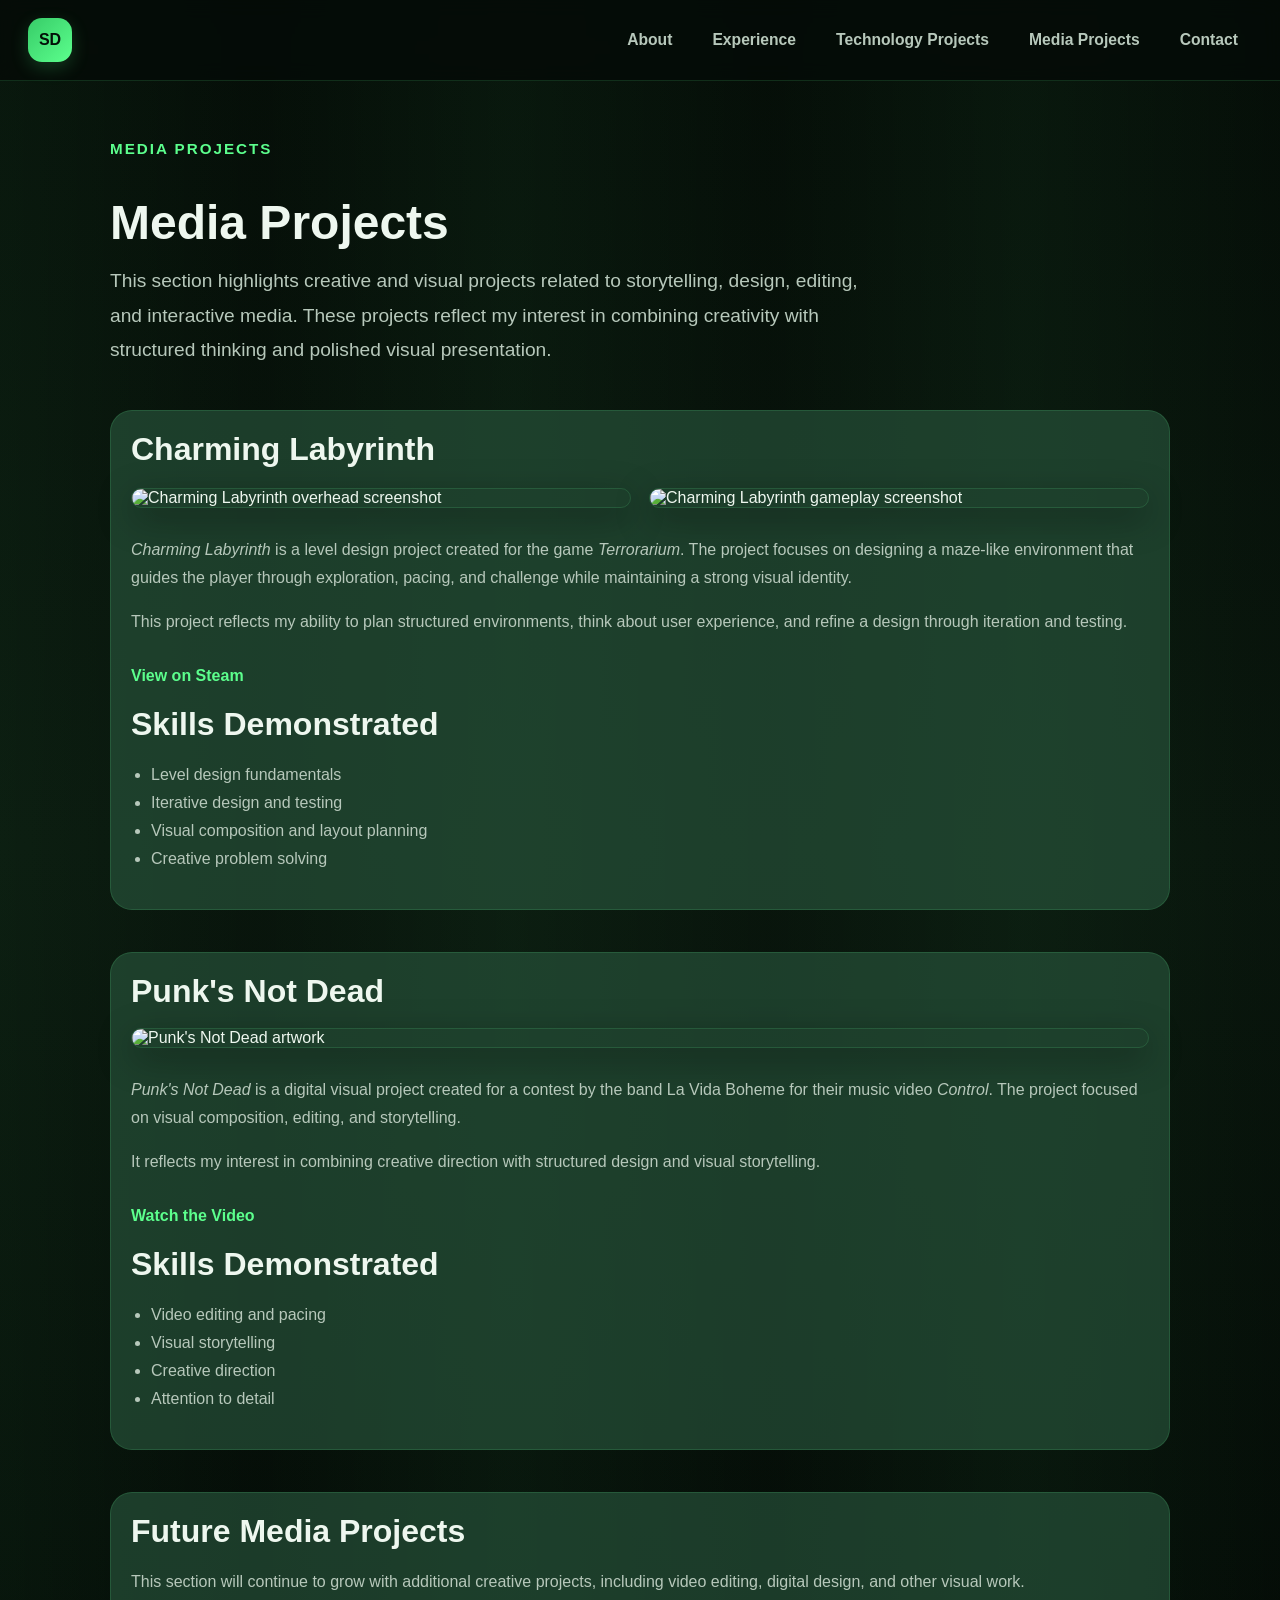
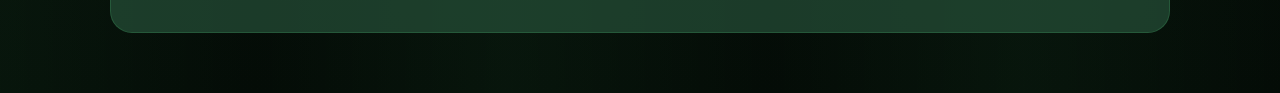
==== media-projects.html @ f1061385 "Add files via upload" ====
<!DOCTYPE html>
<html lang="en">
<head>
    <meta charset="UTF-8">
    <title>Media Projects | Samuel De Santiago</title>
    <link rel="stylesheet" href="style.css">
    <meta name="viewport" content="width=device-width, initial-scale=1.0">
</head>

<body>

    <nav aria-label="Primary">
        <div class="nav-brand">SD</div>
        <div class="nav-links">
            <a href="index.html">About</a>
            <a href="index.html#experience">Experience</a>
            <a href="technology-projects.html">Technology Projects</a>
            <a href="media-projects.html">Media Projects</a>
            <a href="index.html#contact">Contact</a>
        </div>
    </nav>

    <main class="project-page">
        <div class="fade-up">
            <p class="eyebrow">MEDIA PROJECTS</p>
            <h1>Media Projects</h1>

            <p class="hero-text">
                This section highlights creative and visual projects related to storytelling,
                design, editing, and interactive media. These projects reflect my interest in
                combining creativity with structured thinking and polished visual presentation.
            </p>
        </div>

        <div class="project-info-box project-section fade-up">
            <h2>Charming Labyrinth</h2>

            <div class="project-gallery">
                <img src="media/charming_labyrinth_1.jpg" alt="Charming Labyrinth overhead screenshot" class="lightbox-trigger">
                <img src="media/charming_labyrinth_2.jpg" alt="Charming Labyrinth gameplay screenshot" class="lightbox-trigger">
            </div>

            <p>
                <em>Charming Labyrinth</em> is a level design project created for the game
                <em>Terrorarium</em>. The project focuses on designing a maze-like environment
                that guides the player through exploration, pacing, and challenge while maintaining
                a strong visual identity.
            </p>

            <p>
                This project reflects my ability to plan structured environments, think about user
                experience, and refine a design through iteration and testing.
            </p>

            <p>
                <a href="https://steamcommunity.com/sharedfiles/filedetails/?id=2040748404"
                   target="_blank" rel="noopener" class="text-link">
                   View on Steam
                </a>
            </p>

            <h2>Skills Demonstrated</h2>
            <ul>
                <li>Level design fundamentals</li>
                <li>Iterative design and testing</li>
                <li>Visual composition and layout planning</li>
                <li>Creative problem solving</li>
            </ul>
        </div>

        <div class="project-info-box project-section fade-up">
            <h2>Punk's Not Dead</h2>

            <img src="media/punks_not_dead_1.png" alt="Punk's Not Dead artwork" class="project-hero-image lightbox-trigger">

            <p>
                <em>Punk's Not Dead</em> is a digital visual project created for a contest by the band
                La Vida Boheme for their music video <em>Control</em>. The project focused on
                visual composition, editing, and storytelling.
            </p>

            <p>
                It reflects my interest in combining creative direction with structured design
                and visual storytelling.
            </p>

            <p>
                <a href="https://youtu.be/0MxS3ah86WM?si=hkQOv_rkXBAuxhBD&t=193"
                   target="_blank" rel="noopener" class="text-link">
                   Watch the Video
                </a>
            </p>

            <h2>Skills Demonstrated</h2>
            <ul>
                <li>Video editing and pacing</li>
                <li>Visual storytelling</li>
                <li>Creative direction</li>
                <li>Attention to detail</li>
            </ul>
        </div>

        <div class="project-info-box project-section fade-up">
            <h2>Future Media Projects</h2>
            <p>
                This section will continue to grow with additional creative projects,
                including video editing, digital design, and other visual work.
            </p>
        </div>
    </main>

    <div id="lightbox" class="lightbox">
        <span class="lightbox-close">&times;</span>
        <img id="lightbox-img" src="" alt="Expanded view">
    </div>

    <script>
    document.addEventListener("DOMContentLoaded", function () {
        const items = document.querySelectorAll(".fade-up");

        const observer = new IntersectionObserver((entries) => {
            entries.forEach((entry) => {
                if (entry.isIntersecting) {
                    entry.target.classList.add("in-view");
                }
            });
        }, {
            threshold: 0.08
        });

        items.forEach((item) => observer.observe(item));

        const lightbox = document.getElementById("lightbox");
        const lightboxImg = document.getElementById("lightbox-img");
        const closeBtn = document.querySelector(".lightbox-close");
        const clickableImages = document.querySelectorAll(".lightbox-trigger");

        clickableImages.forEach((img) => {
            img.addEventListener("click", function () {
                lightboxImg.src = this.src;
                lightboxImg.alt = this.alt;
                lightbox.classList.add("open");
            });
        });

        closeBtn.addEventListener("click", function () {
            lightbox.classList.remove("open");
        });

        lightbox.addEventListener("click", function (e) {
            if (e.target === lightbox) {
                lightbox.classList.remove("open");
            }
        });

        document.addEventListener("keydown", function (e) {
            if (e.key === "Escape") {
                lightbox.classList.remove("open");
            }
        });
    });
    </script>

</body>
</html>
---- style.css ----
* {
    box-sizing: border-box;
    scroll-behavior: smooth;
}

:root {
    --bg-main: #06110a;
    --bg-secondary: #0b1b10;
    --card-bg: rgba(20, 45, 30, 0.75);
    --card-bg-2: rgba(30, 65, 45, 0.85);
    --border: rgba(99, 255, 152, 0.14);
    --text-main: #eef7ef;
    --text-soft: #b7c8bb;
    --accent: #5cff8d;
    --accent-dark: #37cc68;
    --shadow: 0 10px 35px rgba(0, 0, 0, 0.35);
    --glow: 0 0 20px rgba(92, 255, 141, 0.12);
}

body {
    margin: 0;
    font-family: Arial, Helvetica, sans-serif;
    color: var(--text-main);
    background:
        linear-gradient(90deg, rgba(92, 255, 141, 0.05) 0%, rgba(92, 255, 141, 0.01) 20%, rgba(92, 255, 141, 0.05) 40%, rgba(92, 255, 141, 0.01) 60%, rgba(92, 255, 141, 0.05) 80%, rgba(92, 255, 141, 0.01) 100%),
        linear-gradient(180deg, #040b06 0%, #08130b 50%, #030905 100%);
}

a {
    color: var(--accent);
    text-decoration: none;
}

a:hover {
    color: #8dffb0;
}

nav[aria-label="Primary"] {
    position: sticky;
    top: 0;
    z-index: 100;
    display: flex;
    justify-content: space-between;
    align-items: center;
    gap: 18px;
    padding: 18px 28px;
    background: rgba(5, 12, 7, 0.88);
    backdrop-filter: blur(10px);
    border-bottom: 1px solid var(--border);
}

.nav-brand {
    width: 44px;
    height: 44px;
    border-radius: 14px;
    display: flex;
    align-items: center;
    justify-content: center;
    background: linear-gradient(135deg, var(--accent-dark), var(--accent));
    color: #031008;
    font-weight: 800;
    box-shadow: 0 6px 18px rgba(92, 255, 141, 0.18);
}

.nav-links {
    display: flex;
    gap: 12px;
    flex-wrap: wrap;
}

nav[aria-label="Primary"] a {
    color: var(--text-soft);
    text-decoration: none;
    font-weight: bold;
    font-size: 0.98rem;
    padding: 10px 14px;
    border-radius: 999px;
    transition: 0.25s ease;
}

nav[aria-label="Primary"] a:hover {
    color: var(--text-main);
    background: rgba(92, 255, 141, 0.08);
    box-shadow: inset 0 0 0 1px var(--border), 0 0 14px rgba(92, 255, 141, 0.08);
}

.hero {
    max-width: 1200px;
    margin: 0 auto;
    padding: 72px 24px 40px 24px;
    display: grid;
    grid-template-columns: 1.15fr 0.85fr;
    gap: 28px;
    align-items: start;
}

.hero-left h1 {
    margin: 0 0 16px 0;
    font-size: 4.4rem;
    line-height: 1.02;
    letter-spacing: -1px;
}

.hero-right {
    display: flex;
    flex-direction: column;
    gap: 18px;
}

.eyebrow {
    color: var(--accent);
    font-weight: 700;
    letter-spacing: 2px;
    text-transform: uppercase;
    margin-bottom: 18px;
    font-size: 0.95rem;
}

.hero-headline {
    color: var(--accent);
    font-weight: 700;
    font-size: 1.15rem;
    margin: 0 0 16px 0;
    letter-spacing: 0.5px;
}

.hero-text {
    max-width: 760px;
    color: var(--text-soft);
    font-size: 1.2rem;
    line-height: 1.8;
    margin: 0;
}

.hero-tags {
    display: flex;
    flex-wrap: wrap;
    gap: 12px;
    margin-top: 28px;
    margin-bottom: 28px;
}

.hero-tags span,
.pill-group span {
    padding: 12px 18px;
    border-radius: 999px;
    border: 1px solid var(--border);
    background: rgba(255,255,255,0.03);
    color: var(--text-main);
    transition: 0.25s ease;
}

.hero-tags span:hover,
.pill-group span:hover {
    box-shadow: var(--glow);
    transform: translateY(-2px);
}

.hero-buttons {
    display: flex;
    gap: 16px;
    flex-wrap: wrap;
    margin-top: 10px;
}

.btn-primary {
    display: inline-block;
    padding: 16px 22px;
    border-radius: 18px;
    background: linear-gradient(135deg, var(--accent-dark), var(--accent));
    color: #041009;
    font-weight: 700;
    text-decoration: none;
    transition: transform 0.25s ease, box-shadow 0.25s ease, background 0.25s ease;
}

.btn-primary:hover {
    transform: translateY(-2px);
    box-shadow: 0 8px 22px rgba(92, 255, 141, 0.22);
    color: #041009;
}

.card,
.card-panel {
    background: var(--card-bg);
    border: 1px solid var(--border);
    border-radius: 26px;
    box-shadow: var(--shadow);
    backdrop-filter: blur(6px);
    transition: transform 0.3s ease, box-shadow 0.3s ease, border-color 0.3s ease, opacity 0.7s ease, filter 0.7s ease;
}

.card:hover,
.card-panel:hover {
    transform: translateY(-4px);
    box-shadow: var(--shadow), var(--glow);
    border-color: rgba(92, 255, 141, 0.24);
}

.card {
    width: min(1200px, 92%);
    margin: 24px auto;
    padding: 22px;
}

.card-panel {
    padding: 28px;
}

.glow-card {
    box-shadow: var(--shadow), var(--glow);
}

.profile-card {
    display: flex;
    align-items: center;
    justify-content: center;
    min-height: 250px;
    overflow: hidden;
}

.profile-photo {
    width: 100%;
    max-width: 260px;
    aspect-ratio: 1 / 1;
    object-fit: cover;
    border-radius: 22px;
    border: 1px solid var(--border);
    box-shadow: var(--shadow);
    display: block;
}

.lightbox-trigger {
    cursor: zoom-in;
}

main {
    padding-bottom: 60px;
}

h2 {
    margin-top: 0;
    margin-bottom: 18px;
    font-size: 2rem;
    color: var(--text-main);
}

h3 {
    margin-top: 0;
    margin-bottom: 10px;
    font-size: 1.3rem;
    color: var(--text-main);
}

p, li {
    color: var(--text-soft);
    line-height: 1.75;
    font-size: 1rem;
}

.snapshot-list {
    padding-left: 20px;
    margin: 0;
}

.snapshot-list li {
    margin-bottom: 12px;
}

.two-column {
    display: grid;
    grid-template-columns: 1fr 1fr;
    gap: 26px;
}

.experience-item {
    display: grid;
    grid-template-columns: 220px 1fr;
    gap: 26px;
    margin-bottom: 28px;
    align-items: start;
}

.experience-date {
    color: var(--accent);
    font-weight: 700;
    font-size: 1.1rem;
    padding-top: 6px;
}

.experience-content {
    padding: 24px;
    border-radius: 22px;
    background: rgba(40, 85, 60, 0.65);
    border: 1px solid var(--border);
}

.job-location {
    color: var(--text-main);
    font-weight: 700;
    margin-top: -2px;
}

.grid {
    display: grid;
    grid-template-columns: repeat(2, minmax(260px, 1fr));
    gap: 22px;
}

.project {
    padding: 0;
    border-radius: 22px;
    background: rgba(40, 85, 60, 0.65);
    border: 1px solid var(--border);
    transition: transform 0.25s ease, border-color 0.25s ease, box-shadow 0.25s ease;
    overflow: hidden;
}

.project:hover {
    transform: translateY(-6px);
    border-color: rgba(92, 255, 141, 0.26);
    box-shadow: 0 12px 28px rgba(0, 0, 0, 0.28), var(--glow);
}

.project-body {
    padding: 22px;
}

.project-label {
    color: var(--accent);
    font-weight: 700;
    letter-spacing: 1.5px;
    text-transform: uppercase;
    font-size: 0.86rem;
    margin-bottom: 12px;
}

.text-link {
    display: inline-block;
    margin-top: 10px;
    font-weight: 700;
}

.skill-groups {
    display: grid;
    grid-template-columns: 1fr 1.5fr;
    gap: 22px;
}

.skill-box,
.education-item,
.project-info-box {
    padding: 20px;
    border-radius: 22px;
    background: rgba(40, 85, 60, 0.65);
    border: 1px solid var(--border);
}

.pill-group {
    display: flex;
    flex-wrap: wrap;
    gap: 12px;
    margin-top: 14px;
}

.education-list {
    display: grid;
    gap: 18px;
}

.contact-section {
    display: grid;
    grid-template-columns: 1.2fr 0.8fr;
    gap: 24px;
    align-items: start;
}

.contact-right {
    display: flex;
    flex-direction: column;
    gap: 16px;
}

.contact-right a {
    width: 100%;
    text-align: center;
}

.project-page {
    max-width: 1100px;
    margin: 0 auto;
    padding: 40px 20px 60px 20px;
}

.project-page h1 {
    font-size: 3rem;
    margin-bottom: 14px;
}

.project-page .hero-text {
    margin-bottom: 28px;
}

.project-hero-image {
    width: 100%;
    border-radius: 22px;
    margin: 18px 0 28px 0;
    border: 1px solid var(--border);
    box-shadow: var(--shadow);
    display: block;
}

.project-gallery {
    display: grid;
    grid-template-columns: 1fr 1fr;
    gap: 18px;
    margin: 20px 0 28px 0;
}

.project-gallery img {
    width: 100%;
    border-radius: 18px;
    border: 1px solid var(--border);
    box-shadow: var(--shadow);
    display: block;
}

.project-info-box {
    margin-top: 20px;
}

.project-section {
    margin-top: 42px;
}

.project-info-box ul {
    padding-left: 20px;
}

.fade-up {
    opacity: 0;
    transform: translateY(28px);
    filter: blur(4px);
}

.fade-up.in-view {
    opacity: 1;
    transform: translateY(0);
    filter: blur(0);
}

.lightbox {
    position: fixed;
    inset: 0;
    background: rgba(0, 0, 0, 0.85);
    display: none;
    align-items: center;
    justify-content: center;
    padding: 30px;
    z-index: 1000;
}

.lightbox.open {
    display: flex;
}

.lightbox img {
    max-width: 95vw;
    max-height: 90vh;
    border-radius: 18px;
    border: 1px solid var(--border);
    box-shadow: 0 0 30px rgba(92, 255, 141, 0.15);
}

.lightbox-close {
    position: absolute;
    top: 20px;
    right: 28px;
    font-size: 2.2rem;
    color: white;
    cursor: pointer;
    line-height: 1;
}

@media (max-width: 950px) {
    .hero,
    .two-column,
    .experience-item,
    .skill-groups,
    .contact-section,
    .project-gallery {
        grid-template-columns: 1fr;
    }

    .hero {
        padding: 56px 20px 24px 20px;
    }

    .hero-left h1 {
        font-size: 3rem;
    }

    .grid {
        grid-template-columns: 1fr;
    }

    .experience-date {
        padding-top: 0;
    }

    .profile-card {
        min-height: auto;
    }

    .profile-photo {
        max-width: 220px;
    }
}

@media (max-width: 412px) {
    nav[aria-label="Primary"] {
        padding: 14px 16px;
    }

    .nav-brand {
        width: 40px;
        height: 40px;
        font-size: 0.9rem;
    }

    .hero-left h1 {
        font-size: 2.3rem;
    }

    .hero-headline {
        font-size: 1rem;
    }

    .hero-text {
        font-size: 1rem;
        line-height: 1.6;
    }

    .card,
    .card-panel {
        width: 95%;
        padding: 22px 18px;
        border-radius: 20px;
    }

    h2 {
        font-size: 1.55rem;
    }

    .hero-buttons a,
    .contact-right a {
        width: 100%;
        text-align: center;
    }

    .project-gallery {
        grid-template-columns: 1fr;
    }

    .lightbox {
        padding: 16px;
    }

    .lightbox-close {
        top: 12px;
        right: 18px;
    }
}
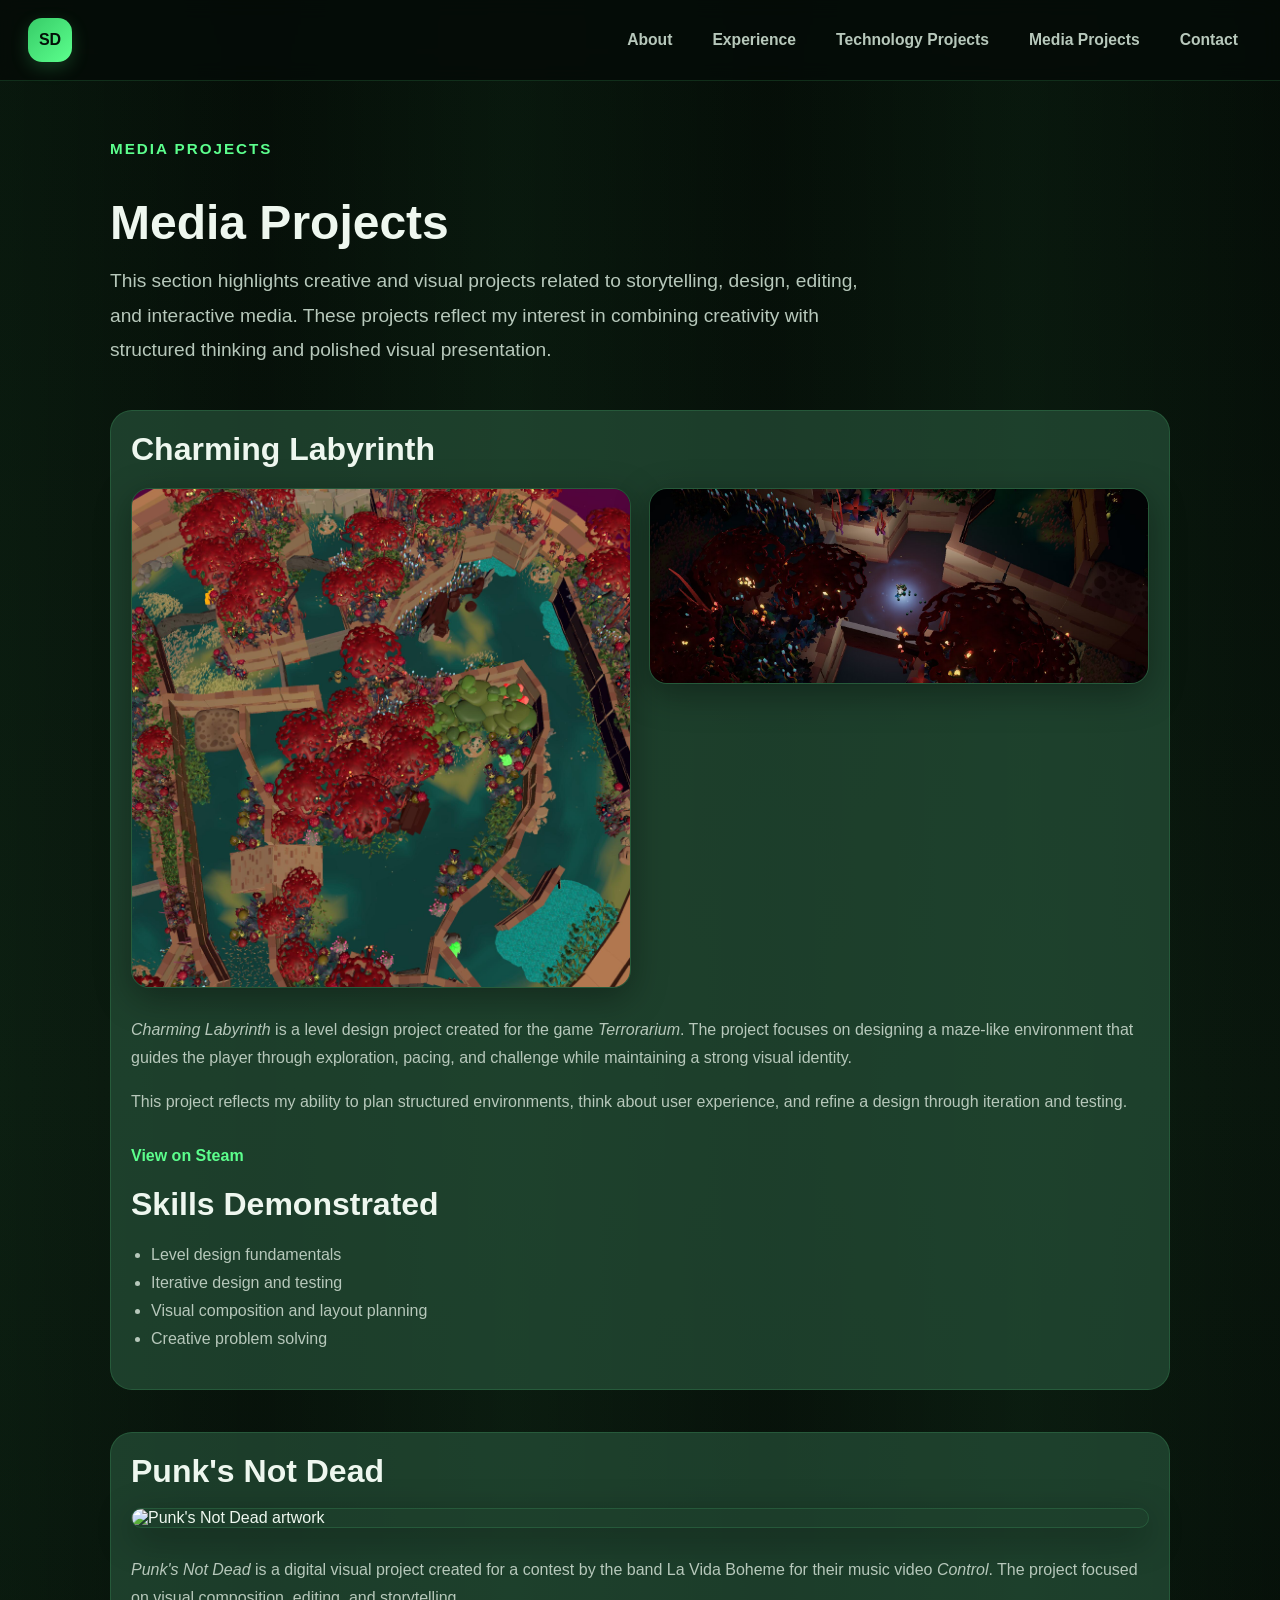
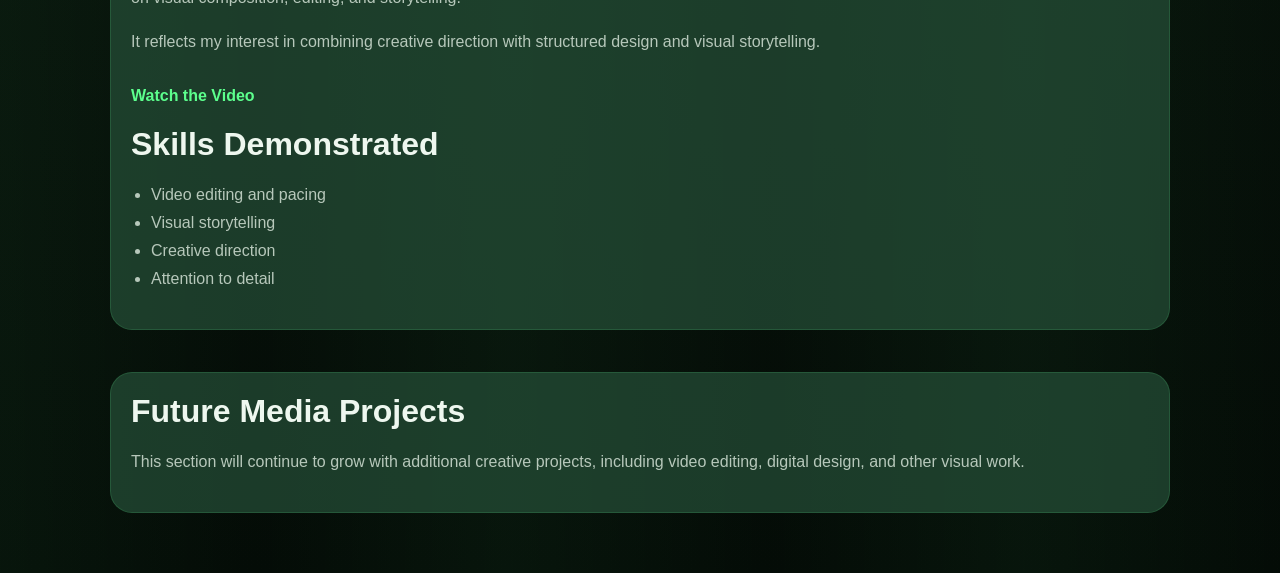
==== commit 3b76c812: "Update media-projects.html" ====
--- a/media-projects.html
+++ b/media-projects.html
@@ -36,8 +36,8 @@
             <h2>Charming Labyrinth</h2>
 
             <div class="project-gallery">
-                <img src="media/charming_labyrinth_1.jpg" alt="Charming Labyrinth overhead screenshot" class="lightbox-trigger">
-                <img src="media/charming_labyrinth_2.jpg" alt="Charming Labyrinth gameplay screenshot" class="lightbox-trigger">
+                <img src="charming_labyrinth_1.jpg" alt="Charming Labyrinth overhead screenshot" class="lightbox-trigger">
+                <img src="charming_labyrinth_2.jpg" alt="Charming Labyrinth gameplay screenshot" class="lightbox-trigger">
             </div>
 
             <p>
@@ -71,7 +71,7 @@
         <div class="project-info-box project-section fade-up">
             <h2>Punk's Not Dead</h2>
 
-            <img src="media/punks_not_dead_1.png" alt="Punk's Not Dead artwork" class="project-hero-image lightbox-trigger">
+            <img src="punks_not_dead_1.png" alt="Punk's Not Dead artwork" class="project-hero-image lightbox-trigger">
 
             <p>
                 <em>Punk's Not Dead</em> is a digital visual project created for a contest by the band
@@ -162,4 +162,4 @@
     </script>
 
 </body>
-</html>+</html>
